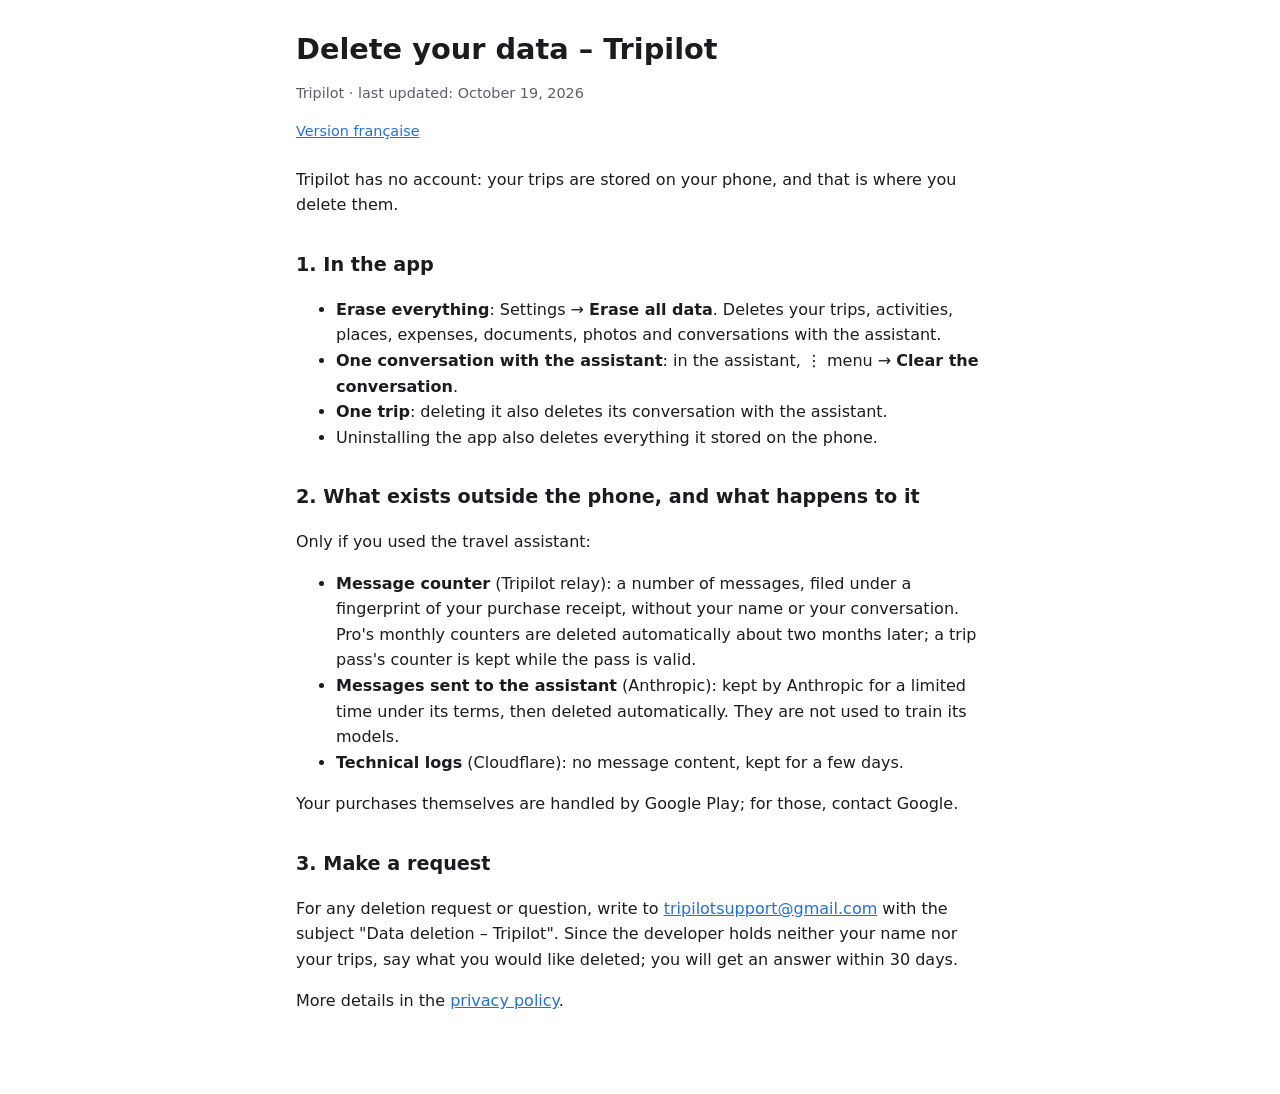
==== en/data-deletion.html @ cc1428da "Add a data deletion page for the Play listing Co-Authored-By: Claude Opus 5.5 <noreply@anthropic.com" ====
<!doctype html>
<html lang="en">
<head>
<meta charset="utf-8">
<meta name="viewport" content="width=device-width, initial-scale=1">
<title>Tripilot – Delete your data</title>
<link rel="stylesheet" href="../style.css">
</head>
<body>
<main>
<h1>Delete your data – Tripilot</h1>
<p class="updated">Tripilot · last updated: October 19, 2026</p>
<p class="lang"><a href="../fr/data-deletion.html">Version française</a></p>

<p>Tripilot has no account: your trips are stored on your phone, and that is where you delete them.</p>

<h2>1. In the app</h2>
<ul>
<li><strong>Erase everything</strong>: Settings → <strong>Erase all data</strong>. Deletes your trips, activities, places, expenses, documents, photos and conversations with the assistant.</li>
<li><strong>One conversation with the assistant</strong>: in the assistant, ⋮ menu → <strong>Clear the conversation</strong>.</li>
<li><strong>One trip</strong>: deleting it also deletes its conversation with the assistant.</li>
<li>Uninstalling the app also deletes everything it stored on the phone.</li>
</ul>

<h2>2. What exists outside the phone, and what happens to it</h2>
<p>Only if you used the travel assistant:</p>
<ul>
<li><strong>Message counter</strong> (Tripilot relay): a number of messages, filed under a fingerprint of your purchase receipt, without your name or your conversation. Pro's monthly counters are deleted automatically about two months later; a trip pass's counter is kept while the pass is valid.</li>
<li><strong>Messages sent to the assistant</strong> (Anthropic): kept by Anthropic for a limited time under its terms, then deleted automatically. They are not used to train its models.</li>
<li><strong>Technical logs</strong> (Cloudflare): no message content, kept for a few days.</li>
</ul>
<p>Your purchases themselves are handled by Google Play; for those, contact Google.</p>

<h2>3. Make a request</h2>
<p>For any deletion request or question, write to <a href="mailto:tripilotsupport@gmail.com">tripilotsupport@gmail.com</a> with the subject "Data deletion – Tripilot". Since the developer holds neither your name nor your trips, say what you would like deleted; you will get an answer within 30 days.</p>

<p>More details in the <a href="privacy.html">privacy policy</a>.</p>
</main>
</body>
</html>
---- style.css ----
:root {
  --bg: #ffffff;
  --text: #1b1c1f;
  --muted: #5d5f66;
  --accent: #1f6feb;
  --rule: #e3e4e8;
}
@media (prefers-color-scheme: dark) {
  :root {
    --bg: #121316;
    --text: #e4e5ea;
    --muted: #a3a6ae;
    --accent: #7fb0ff;
    --rule: #2b2d33;
  }
}
* { box-sizing: border-box; }
body {
  margin: 0;
  background: var(--bg);
  color: var(--text);
  font: 16px/1.6 system-ui, -apple-system, "Segoe UI", Roboto, sans-serif;
}
main { max-width: 720px; margin: 0 auto; padding: 32px 16px 64px; }
h1 { font-size: 1.8rem; line-height: 1.25; margin: 0 0 4px; }
h2 { font-size: 1.2rem; margin: 32px 0 8px; }
.updated, .lang { color: var(--muted); font-size: 0.9rem; }
.lang { margin-bottom: 24px; }
a { color: var(--accent); }
table { width: 100%; border-collapse: collapse; font-size: 0.95rem; }
th, td { text-align: left; vertical-align: top; padding: 8px 8px 8px 0; border-bottom: 1px solid var(--rule); }
td:first-child { white-space: nowrap; font-weight: 600; }
@media (max-width: 520px) {
  table, tr, td, th { display: block; }
  thead { display: none; }
  td { border: 0; padding: 2px 0; }
  tr { border-bottom: 1px solid var(--rule); padding: 8px 0; }
}
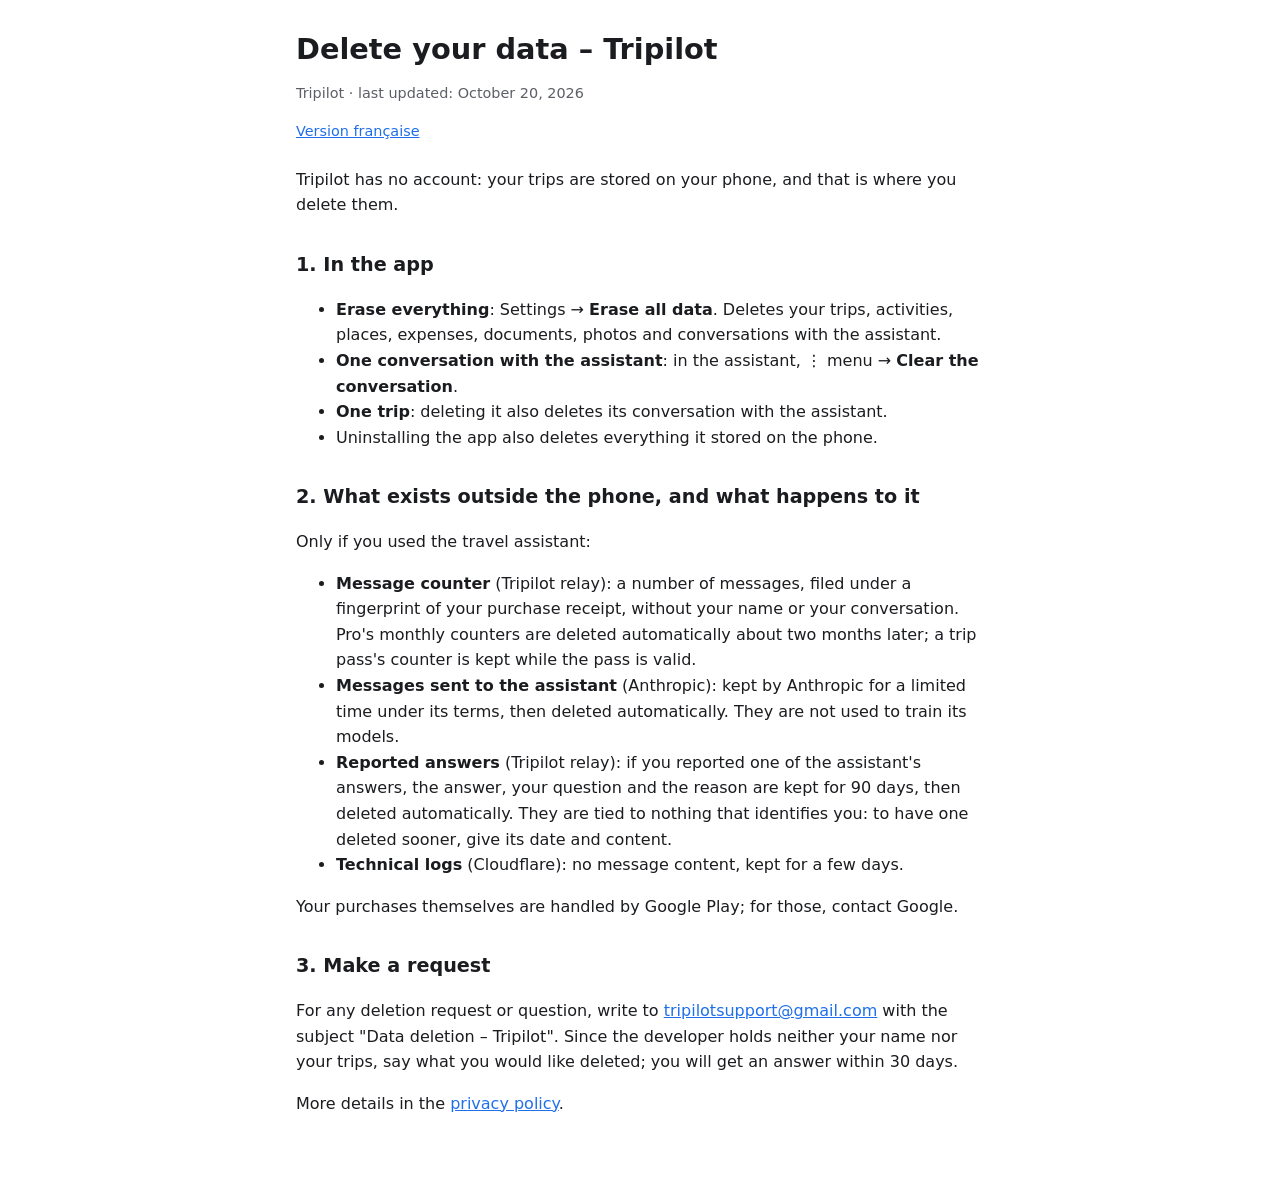
==== commit 41882d88: "Privacy policy: reported assistant answers A long press on an assistant answer now reports it to the" ====
--- a/en/data-deletion.html
+++ b/en/data-deletion.html
@@ -9,7 +9,7 @@
 <body>
 <main>
 <h1>Delete your data – Tripilot</h1>
-<p class="updated">Tripilot · last updated: October 19, 2026</p>
+<p class="updated">Tripilot · last updated: October 20, 2026</p>
 <p class="lang"><a href="../fr/data-deletion.html">Version française</a></p>
 
 <p>Tripilot has no account: your trips are stored on your phone, and that is where you delete them.</p>
@@ -27,6 +27,7 @@
 <ul>
 <li><strong>Message counter</strong> (Tripilot relay): a number of messages, filed under a fingerprint of your purchase receipt, without your name or your conversation. Pro's monthly counters are deleted automatically about two months later; a trip pass's counter is kept while the pass is valid.</li>
 <li><strong>Messages sent to the assistant</strong> (Anthropic): kept by Anthropic for a limited time under its terms, then deleted automatically. They are not used to train its models.</li>
+<li><strong>Reported answers</strong> (Tripilot relay): if you reported one of the assistant's answers, the answer, your question and the reason are kept for 90 days, then deleted automatically. They are tied to nothing that identifies you: to have one deleted sooner, give its date and content.</li>
 <li><strong>Technical logs</strong> (Cloudflare): no message content, kept for a few days.</li>
 </ul>
 <p>Your purchases themselves are handled by Google Play; for those, contact Google.</p>
